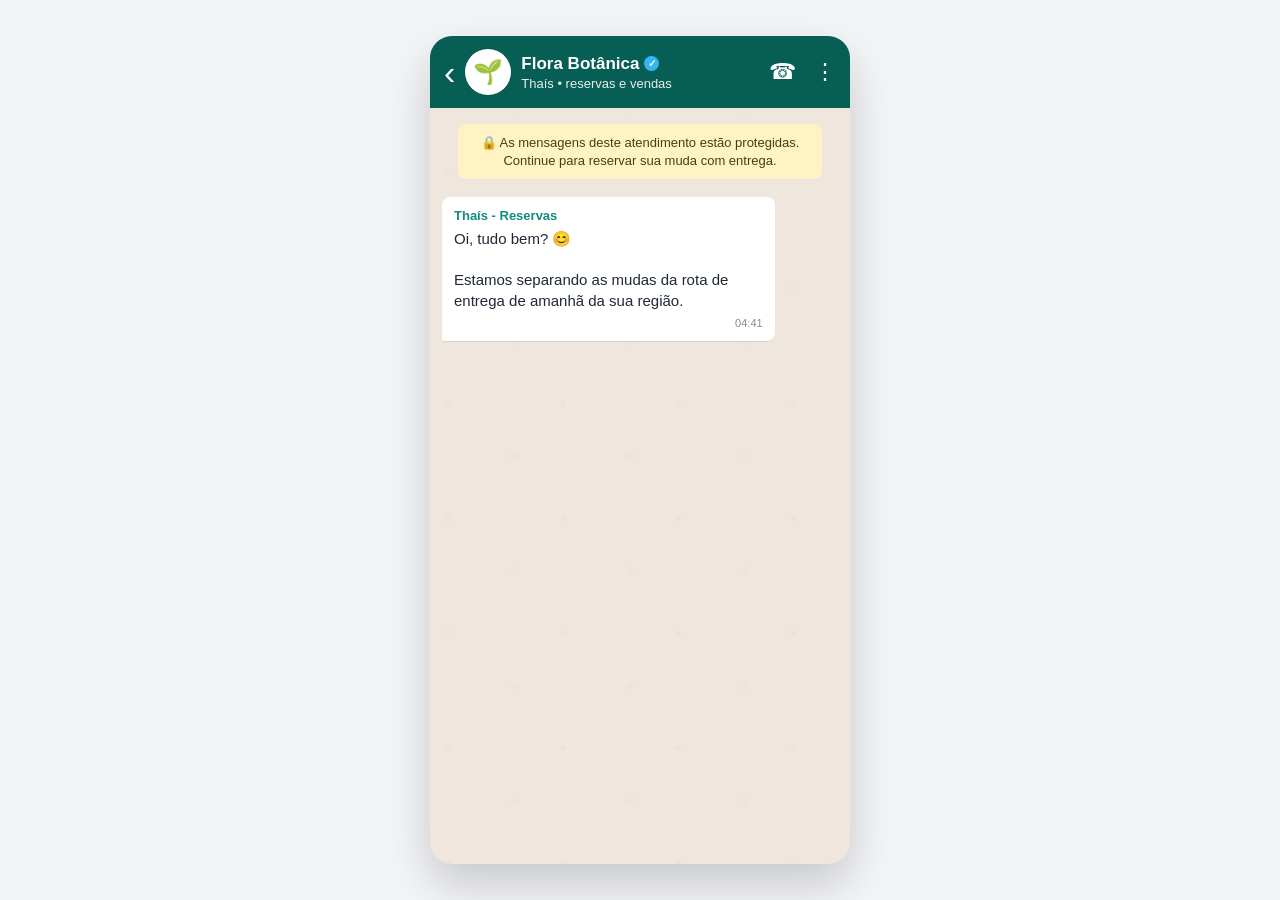
==== chat/index.html @ 01b40251 "Update and rename wt.txt to index.html" ====
<!DOCTYPE html>
<html lang="pt-BR">
<head>
<meta charset="UTF-8" />
<meta name="viewport" content="width=device-width, initial-scale=1.0" />
<title>Flora Botânica - Reservas</title>

<style>
*{box-sizing:border-box}

body{
  margin:0;
  font-family:Arial, Helvetica, sans-serif;
  height:100vh;
  overflow:hidden;
  background:#e5ddd5;
}

.chat-screen{
  width:100%;
  height:100vh;
  display:flex;
  flex-direction:column;
  background:#efe7dd;
  position:relative;
  overflow:hidden;
}

.chat-screen::before{
  content:"";
  position:absolute;
  inset:0;
  background-image:
    radial-gradient(circle at 18px 22px, rgba(0,0,0,.035) 2px, transparent 3px),
    radial-gradient(circle at 85px 75px, rgba(0,0,0,.025) 2px, transparent 4px);
  background-size:115px 115px;
  opacity:.45;
  pointer-events:none;
}

.chat-header{
  height:72px;
  background:#075e54;
  color:white;
  display:flex;
  align-items:center;
  padding:10px 14px;
  gap:10px;
  z-index:2;
  flex-shrink:0;
}

.back{font-size:34px;line-height:1}

.avatar{
  width:46px;
  height:46px;
  border-radius:50%;
  background:#fff;
  display:flex;
  align-items:center;
  justify-content:center;
  font-size:24px;
}

.header-info{flex:1;min-width:0}

.header-title{
  font-size:17px;
  font-weight:700;
  display:flex;
  align-items:center;
  gap:5px;
}

.verified{
  width:15px;
  height:15px;
  border-radius:50%;
  background:#34b7f1;
  color:white;
  font-size:10px;
  display:inline-flex;
  align-items:center;
  justify-content:center;
}

.header-sub{
  font-size:13px;
  opacity:.9;
  margin-top:2px;
}

.header-icons{
  display:flex;
  gap:18px;
  font-size:22px;
}

.chat-body{
  flex:1;
  padding:16px 12px 24px;
  overflow-y:auto;
  position:relative;
  z-index:1;
}

.security-msg{
  max-width:92%;
  margin:0 auto 18px;
  background:#fff3c4;
  color:#4a3d14;
  border-radius:8px;
  padding:10px 12px;
  font-size:13px;
  text-align:center;
  line-height:1.35;
}

.bot-msg{
  background:white;
  color:#1f2937;
  padding:10px 12px;
  border-radius:8px 8px 8px 2px;
  max-width:84%;
  margin-bottom:8px;
  font-size:15px;
  line-height:1.38;
  box-shadow:0 1px 1px rgba(0,0,0,.08);
  animation:pop .25s ease;
}

@keyframes pop{
  from{opacity:0;transform:translateY(8px)}
  to{opacity:1;transform:translateY(0)}
}

.bot-name{
  color:#128c7e;
  font-weight:700;
  font-size:13px;
  margin-bottom:4px;
}

.time{
  display:block;
  text-align:right;
  font-size:11px;
  color:#8b8b8b;
  margin-top:4px;
}

.typing-box{
  background:white;
  padding:11px 13px;
  border-radius:8px 8px 8px 2px;
  max-width:70px;
  margin-bottom:8px;
  box-shadow:0 1px 1px rgba(0,0,0,.08);
}

.typing{
  display:flex;
  gap:4px;
}

.typing span{
  width:6px;
  height:6px;
  background:#9ca3af;
  border-radius:50%;
  animation:blink 1.2s infinite;
}

.typing span:nth-child(2){animation-delay:.2s}
.typing span:nth-child(3){animation-delay:.4s}

@keyframes blink{
  0%,80%,100%{opacity:.3}
  40%{opacity:1}
}

.form-card{
  background:#fff;
  border-radius:12px;
  padding:14px;
  margin-top:10px;
  max-width:94%;
  box-shadow:0 2px 8px rgba(0,0,0,.08);
  animation:pop .25s ease;
}

.form-label{
  font-weight:800;
  font-size:14px;
  color:#374151;
  margin-bottom:8px;
}

.form-input{
  width:100%;
  border:1px solid #d1d5db;
  border-radius:10px;
  padding:14px;
  font-size:16px;
  outline:none;
}

.form-input:focus{border-color:#128c7e}

.confirm-btn{
  margin-top:12px;
  width:100%;
  border:0;
  border-radius:999px;
  padding:16px;
  background:#25d366;
  color:white;
  font-weight:900;
  font-size:16px;
  cursor:pointer;
  box-shadow:0 4px 12px rgba(37,211,102,.38);
}

.confirm-btn:active{transform:scale(.98)}

.option-btn{
  width:100%;
  border:1px solid #d1fae5;
  background:#ecfdf5;
  color:#065f46;
  font-weight:800;
  border-radius:12px;
  padding:14px;
  margin-top:8px;
  font-size:15px;
  text-align:left;
  cursor:pointer;
}

.receipt{
  background:#fff;
  border-radius:10px;
  padding:14px;
  max-width:94%;
  font-family:"Courier New", monospace;
  font-size:14px;
  line-height:1.45;
  box-shadow:0 2px 8px rgba(0,0,0,.08);
  margin-top:10px;
  animation:pop .25s ease;
}

.receipt-title{
  text-align:center;
  font-weight:900;
  margin-bottom:8px;
}

.total{
  font-size:18px;
  font-weight:900;
}

.safe-pay{
  margin-top:10px;
  background:#fff7ed;
  border:1px solid #fed7aa;
  color:#9a3412;
  padding:10px;
  border-radius:10px;
  font-size:13px;
  font-weight:800;
  text-align:center;
}

.alert{
  background:#fff7ed;
  border:1px solid #fed7aa;
  color:#9a3412;
  border-radius:12px;
  padding:12px;
  margin-top:10px;
  font-size:14px;
  font-weight:700;
  animation:pulse 1.3s infinite;
}

@keyframes pulse{
  0%{transform:scale(1)}
  50%{transform:scale(1.015)}
  100%{transform:scale(1)}
}

.timer{
  text-align:center;
  background:#fee2e2;
  color:#991b1b;
  border-radius:12px;
  padding:12px;
  font-weight:900;
  font-size:18px;
  margin-top:10px;
}

.hidden{display:none}

@media(min-width:700px){
  body{
    display:flex;
    justify-content:center;
    align-items:center;
    background:#f3f4f6;
  }

  .chat-screen{
    max-width:420px;
    height:92vh;
    border-radius:22px;
    box-shadow:0 20px 45px rgba(0,0,0,.18);
  }
}
</style>
</head>

<body>

<div class="chat-screen">
  <div class="chat-header">
    <div class="back">‹</div>
    <div class="avatar">🌱</div>

    <div class="header-info">
      <div class="header-title">
        Flora Botânica
        <span class="verified">✓</span>
      </div>
      <div class="header-sub">Thaís • reservas e vendas</div>
    </div>

    <div class="header-icons">
      <span>☎</span>
      <span>⋮</span>
    </div>
  </div>

  <div class="chat-body" id="chat">
    <div class="security-msg">
      🔒 As mensagens deste atendimento estão protegidas. Continue para reservar sua muda com entrega.
    </div>
  </div>
</div>

<script>
const chat = document.getElementById("chat");

let dados = {
  nome:"",
  sobrenome:"",
  telefone:"",
  horario:"",
  cpf:""
};

function hora(){
  return new Date().toLocaleTimeString("pt-BR", {
    hour:"2-digit",
    minute:"2-digit"
  });
}

function scrollBottom(){
  chat.scrollTop = chat.scrollHeight;
}

function typing(){
  const box = document.createElement("div");
  box.className = "typing-box";
  box.innerHTML = `
    <div class="typing">
      <span></span><span></span><span></span>
    </div>
  `;
  chat.appendChild(box);
  scrollBottom();
  return box;
}

function addMsg(text, name=false){
  const msg = document.createElement("div");
  msg.className = "bot-msg";
  msg.innerHTML = `
    ${name ? '<div class="bot-name">Thaís - Reservas</div>' : ''}
    ${text}
    <span class="time">${hora()}</span>
  `;
  chat.appendChild(msg);
  scrollBottom();
}

function addForm(label, placeholder, key, next){
  const card = document.createElement("div");
  card.className = "form-card";
  card.innerHTML = `
    <div class="form-label">${label}</div>
    <input class="form-input" type="text" placeholder="${placeholder}" />
    <button class="confirm-btn">Confirmar</button>
  `;
  chat.appendChild(card);
  scrollBottom();

  const input = card.querySelector("input");
  const btn = card.querySelector("button");

  input.focus();

  btn.onclick = () => {
    if(!input.value.trim()){
      input.style.borderColor = "#dc2626";
      input.focus();
      return;
    }

    dados[key] = input.value.trim();
    card.remove();
    next();
  };
}

function addOptions(){
  const card = document.createElement("div");
  card.className = "form-card";
  card.innerHTML = `
    <div class="form-label">Escolha o melhor horário:</div>

    <button class="option-btn" data-horario="Até 11h da manhã">
      🚚 Até 11h da manhã<br>
      <small>Entrega prioritária grátis</small>
    </button>

    <button class="option-btn" data-horario="Até 18h">
      🚚 Até 18h<br>
      <small>Entrega grátis — mais escolhido</small>
    </button>
  `;
  chat.appendChild(card);
  scrollBottom();

  card.querySelectorAll("button").forEach(btn=>{
    btn.onclick = () => {
      dados.horario = btn.dataset.horario;
      card.remove();
      stepLote();
    }
  });
}

function addReceipt(){
  const receipt = document.createElement("div");
  receipt.className = "receipt";
  receipt.innerHTML = `
    <div class="receipt-title">🧾 RESUMO DA RESERVA</div>
    FLORA BOTÂNICA<br>
    Reservas e entregas<br>
    ------------------------------<br>
    Cliente: ${dados.nome} ${dados.sobrenome}<br>
    Produto: Muda produzindo<br>
    Entrega: Amanhã<br>
    Horário: ${dados.horario}<br>
    Entrega pela loja: GRÁTIS<br>
    ------------------------------<br>
    <span class="total">TOTAL: R$ 37,90</span><br>
    ------------------------------
  `;
  chat.appendChild(receipt);
  scrollBottom();
}

function addPaymentForm(){
  const card = document.createElement("div");
  card.className = "form-card";
  card.innerHTML = `
    <div class="form-label">CPF para emissão de nota fiscal</div>
    <input class="form-input" type="text" placeholder="Digite seu CPF" />

    <button class="confirm-btn">🟢 PAGAR PEDIDO AGORA</button>

    <div class="safe-pay">
      🔒 Pagamento seguro via OWEM PAY<br>
      Sistema de Pagamentos Online
    </div>
  `;
  chat.appendChild(card);
  scrollBottom();

  const input = card.querySelector("input");
  const btn = card.querySelector("button");

  btn.onclick = () => {
    if(!input.value.trim()){
      input.style.borderColor = "#dc2626";
      input.focus();
      return;
    }

    dados.cpf = input.value.trim();
    card.remove();
    stepPix();
  }
}

function addUpload(){
  const card = document.createElement("div");
  card.className = "form-card";
  card.innerHTML = `
    <div class="timer" id="timer">08:00</div>

    <div class="alert">
      ⚠️ Envie o comprovante aqui para liberarmos sua reserva.
      Sem o envio, a confirmação pode atrasar sua entrega de amanhã.
    </div>

    <button class="confirm-btn" style="margin-top:14px;">
      📎 Enviar comprovante
    </button>
  `;
  chat.appendChild(card);
  scrollBottom();

  startTimer();

  card.querySelector("button").onclick = () => {
    card.remove();
    stepFinal();
  };
}

function startTimer(){
  let seconds = 8 * 60;
  const timer = document.getElementById("timer");

  const interval = setInterval(()=>{
    seconds--;

    const min = String(Math.floor(seconds / 60)).padStart(2,"0");
    const sec = String(seconds % 60).padStart(2,"0");

    if(timer) timer.textContent = `${min}:${sec}`;

    if(seconds <= 0) clearInterval(interval);
  },1000);
}

function botSequence(items, callback){
  let i = 0;

  function next(){
    if(i >= items.length){
      if(callback) callback();
      return;
    }

    const load = typing();

    setTimeout(()=>{
      load.remove();
      addMsg(items[i].text, items[i].name || false);
      i++;
      setTimeout(next, 450);
    }, items[i].delay || 850);
  }

  next();
}

function start(){
  botSequence([
    {
      text:"Oi, tudo bem? 😊<br><br>Estamos separando as mudas da rota de entrega de amanhã da sua região.",
      name:true,
      delay:900
    },
    {
      text:"Pra garantir sua muda produzindo, preciso confirmar algumas informações do pedido 🌱",
      delay:850
    },
    {
      text:"Por favor, preencha seu nome abaixo:",
      delay:700
    }
  ], ()=>{
    addForm("Seu nome", "Digite seu nome", "nome", stepSobrenome);
  });
}

function stepSobrenome(){
  botSequence([
    {text:`Perfeito, ${dados.nome} 👍`, delay:600},
    {text:"Agora preencha seu sobrenome:", delay:650}
  ], ()=>{
    addForm("Seu sobrenome", "Digite seu sobrenome", "sobrenome", stepTelefone);
  });
}

function stepTelefone(){
  botSequence([
    {text:"Ótimo 😊", delay:500},
    {text:"Agora informe o telefone que devemos usar para acompanhar sua entrega:", delay:700}
  ], ()=>{
    addForm("Telefone / WhatsApp", "Digite seu telefone", "telefone", stepHorario);
  });
}

function stepHorario(){
  botSequence([
    {text:"Certo. Agora escolha o melhor horário para receber amanhã:", delay:750}
  ], ()=>{
    addOptions();
  });
}

function stepLote(){
  botSequence([
    {text:"Perfeito 👍", delay:500},
    {text:"Esse é o lote disponível no momento 🌱", delay:700},
    {text:"Todas as mudas já vão produzindo e com frutos. Após o pagamento, enviamos fotos reais da sua muda pelo WhatsApp antes da entrega.", delay:900}
  ], stepResumo);
}

function stepResumo(){
  addReceipt();

  botSequence([
    {text:"Sua reserva está quase pronta.", delay:700},
    {text:"Para finalizar, informe o CPF para nota fiscal e clique no botão de pagamento abaixo:", delay:800}
  ], addPaymentForm);
}

function stepPix(){
  botSequence([
    {text:"✅ Pix gerado com sucesso.", delay:700},
    {text:"Sua reserva está aguardando confirmação de pagamento.", delay:700},
    {text:"É muito importante enviar o comprovante aqui para tirarmos sua muda da separação da loja. Sem isso, sua entrega de amanhã pode atrasar.", delay:1000}
  ], addUpload);
}

function stepFinal(){
  botSequence([
    {text:"✅ Comprovante recebido com sucesso.", delay:700},
    {text:"Sua reserva está confirmada 🌱", delay:700},
    {text:"Vamos entrar em contato agora pelo seu WhatsApp para confirmar os detalhes da entrega.", delay:850}
  ]);
}

start();
</script>

</body>
</html>
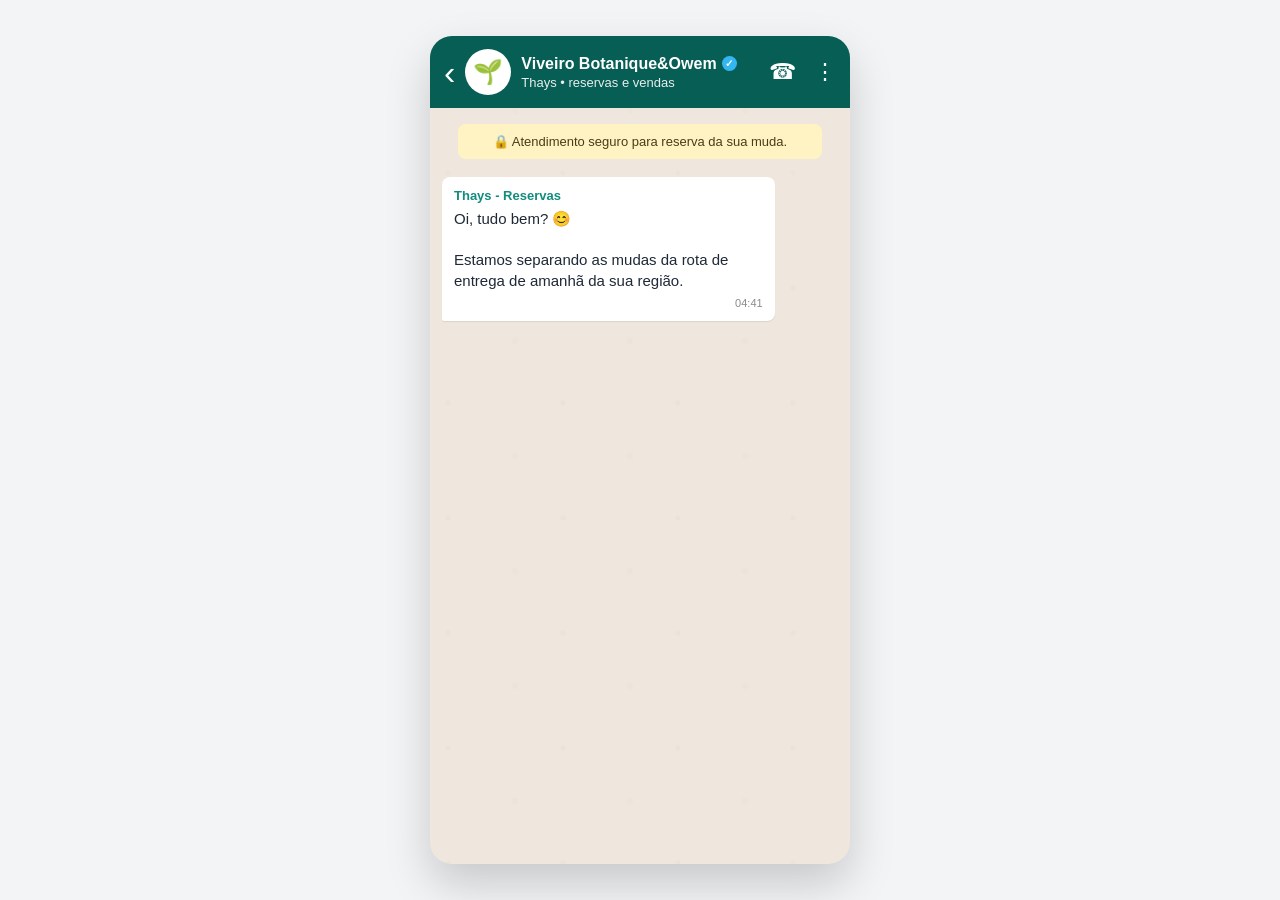
==== commit b3fe60d6: "Update index.html" ====
--- a/chat/index.html
+++ b/chat/index.html
@@ -3,19 +3,17 @@
 <head>
 <meta charset="UTF-8" />
 <meta name="viewport" content="width=device-width, initial-scale=1.0" />
-<title>Flora Botânica - Reservas</title>
+<title>Viveiro Botanique&Owem</title>
 
 <style>
 *{box-sizing:border-box}
-
 body{
   margin:0;
-  font-family:Arial, Helvetica, sans-serif;
+  font-family:Arial,Helvetica,sans-serif;
   height:100vh;
   overflow:hidden;
   background:#e5ddd5;
 }
-
 .chat-screen{
   width:100%;
   height:100vh;
@@ -25,7 +23,6 @@
   position:relative;
   overflow:hidden;
 }
-
 .chat-screen::before{
   content:"";
   position:absolute;
@@ -35,9 +32,7 @@
     radial-gradient(circle at 85px 75px, rgba(0,0,0,.025) 2px, transparent 4px);
   background-size:115px 115px;
   opacity:.45;
-  pointer-events:none;
-}
-
+}
 .chat-header{
   height:72px;
   background:#075e54;
@@ -47,56 +42,24 @@
   padding:10px 14px;
   gap:10px;
   z-index:2;
-  flex-shrink:0;
-}
-
-.back{font-size:34px;line-height:1}
-
+}
+.back{font-size:34px}
 .avatar{
-  width:46px;
-  height:46px;
-  border-radius:50%;
-  background:#fff;
-  display:flex;
-  align-items:center;
-  justify-content:center;
+  width:46px;height:46px;border-radius:50%;
+  background:#fff;display:flex;align-items:center;justify-content:center;
   font-size:24px;
 }
-
-.header-info{flex:1;min-width:0}
-
+.header-info{flex:1}
 .header-title{
-  font-size:17px;
-  font-weight:700;
-  display:flex;
-  align-items:center;
-  gap:5px;
-}
-
+  font-size:16px;font-weight:700;display:flex;gap:5px;align-items:center;
+}
 .verified{
-  width:15px;
-  height:15px;
-  border-radius:50%;
-  background:#34b7f1;
-  color:white;
-  font-size:10px;
-  display:inline-flex;
-  align-items:center;
-  justify-content:center;
-}
-
-.header-sub{
-  font-size:13px;
-  opacity:.9;
-  margin-top:2px;
-}
-
-.header-icons{
-  display:flex;
-  gap:18px;
-  font-size:22px;
-}
-
+  width:15px;height:15px;border-radius:50%;
+  background:#34b7f1;color:#fff;font-size:10px;
+  display:inline-flex;align-items:center;justify-content:center;
+}
+.header-sub{font-size:13px;opacity:.9;margin-top:2px}
+.header-icons{display:flex;gap:18px;font-size:22px}
 .chat-body{
   flex:1;
   padding:16px 12px 24px;
@@ -104,7 +67,6 @@
   position:relative;
   z-index:1;
 }
-
 .security-msg{
   max-width:92%;
   margin:0 auto 18px;
@@ -114,9 +76,7 @@
   padding:10px 12px;
   font-size:13px;
   text-align:center;
-  line-height:1.35;
-}
-
+}
 .bot-msg{
   background:white;
   color:#1f2937;
@@ -129,19 +89,16 @@
   box-shadow:0 1px 1px rgba(0,0,0,.08);
   animation:pop .25s ease;
 }
-
 @keyframes pop{
   from{opacity:0;transform:translateY(8px)}
   to{opacity:1;transform:translateY(0)}
 }
-
 .bot-name{
   color:#128c7e;
   font-weight:700;
   font-size:13px;
   margin-bottom:4px;
 }
-
 .time{
   display:block;
   text-align:right;
@@ -149,37 +106,24 @@
   color:#8b8b8b;
   margin-top:4px;
 }
-
 .typing-box{
   background:white;
   padding:11px 13px;
   border-radius:8px 8px 8px 2px;
   max-width:70px;
   margin-bottom:8px;
-  box-shadow:0 1px 1px rgba(0,0,0,.08);
-}
-
-.typing{
-  display:flex;
-  gap:4px;
-}
-
+}
+.typing{display:flex;gap:4px}
 .typing span{
-  width:6px;
-  height:6px;
-  background:#9ca3af;
-  border-radius:50%;
+  width:6px;height:6px;background:#9ca3af;border-radius:50%;
   animation:blink 1.2s infinite;
 }
-
 .typing span:nth-child(2){animation-delay:.2s}
 .typing span:nth-child(3){animation-delay:.4s}
-
 @keyframes blink{
   0%,80%,100%{opacity:.3}
   40%{opacity:1}
 }
-
 .form-card{
   background:#fff;
   border-radius:12px;
@@ -189,14 +133,12 @@
   box-shadow:0 2px 8px rgba(0,0,0,.08);
   animation:pop .25s ease;
 }
-
 .form-label{
   font-weight:800;
   font-size:14px;
   color:#374151;
   margin-bottom:8px;
 }
-
 .form-input{
   width:100%;
   border:1px solid #d1d5db;
@@ -205,9 +147,7 @@
   font-size:16px;
   outline:none;
 }
-
 .form-input:focus{border-color:#128c7e}
-
 .confirm-btn{
   margin-top:12px;
   width:100%;
@@ -221,9 +161,6 @@
   cursor:pointer;
   box-shadow:0 4px 12px rgba(37,211,102,.38);
 }
-
-.confirm-btn:active{transform:scale(.98)}
-
 .option-btn{
   width:100%;
   border:1px solid #d1fae5;
@@ -237,31 +174,20 @@
   text-align:left;
   cursor:pointer;
 }
-
 .receipt{
-  background:#fff;
-  border-radius:10px;
+  background:#fff8dc;
+  border:1px dashed #c8a951;
+  border-radius:8px;
   padding:14px;
   max-width:94%;
-  font-family:"Courier New", monospace;
+  font-family:"Courier New",monospace;
   font-size:14px;
   line-height:1.45;
   box-shadow:0 2px 8px rgba(0,0,0,.08);
   margin-top:10px;
-  animation:pop .25s ease;
-}
-
-.receipt-title{
-  text-align:center;
-  font-weight:900;
-  margin-bottom:8px;
-}
-
-.total{
-  font-size:18px;
-  font-weight:900;
-}
-
+}
+.receipt-title{text-align:center;font-weight:900;margin-bottom:8px}
+.total{font-size:18px;font-weight:900}
 .safe-pay{
   margin-top:10px;
   background:#fff7ed;
@@ -273,7 +199,6 @@
   font-weight:800;
   text-align:center;
 }
-
 .alert{
   background:#fff7ed;
   border:1px solid #fed7aa;
@@ -285,13 +210,11 @@
   font-weight:700;
   animation:pulse 1.3s infinite;
 }
-
 @keyframes pulse{
   0%{transform:scale(1)}
   50%{transform:scale(1.015)}
   100%{transform:scale(1)}
 }
-
 .timer{
   text-align:center;
   background:#fee2e2;
@@ -302,17 +225,24 @@
   font-size:18px;
   margin-top:10px;
 }
-
-.hidden{display:none}
-
+.fake-upload{
+  display:none;
+}
+.upload-label{
+  margin-top:12px;
+  width:100%;
+  border-radius:999px;
+  padding:16px;
+  background:#25d366;
+  color:white;
+  font-weight:900;
+  font-size:16px;
+  cursor:pointer;
+  text-align:center;
+  display:block;
+}
 @media(min-width:700px){
-  body{
-    display:flex;
-    justify-content:center;
-    align-items:center;
-    background:#f3f4f6;
-  }
-
+  body{display:flex;justify-content:center;align-items:center;background:#f3f4f6}
   .chat-screen{
     max-width:420px;
     height:92vh;
@@ -329,15 +259,13 @@
   <div class="chat-header">
     <div class="back">‹</div>
     <div class="avatar">🌱</div>
-
     <div class="header-info">
       <div class="header-title">
-        Flora Botânica
+        Viveiro Botanique&Owem
         <span class="verified">✓</span>
       </div>
-      <div class="header-sub">Thaís • reservas e vendas</div>
+      <div class="header-sub">Thays • reservas e vendas</div>
     </div>
-
     <div class="header-icons">
       <span>☎</span>
       <span>⋮</span>
@@ -346,7 +274,7 @@
 
   <div class="chat-body" id="chat">
     <div class="security-msg">
-      🔒 As mensagens deste atendimento estão protegidas. Continue para reservar sua muda com entrega.
+      🔒 Atendimento seguro para reserva da sua muda.
     </div>
   </div>
 </div>
@@ -355,42 +283,33 @@
 const chat = document.getElementById("chat");
 
 let dados = {
-  nome:"",
-  sobrenome:"",
+  nomeCompleto:"",
   telefone:"",
   horario:"",
-  cpf:""
+  cpf:"",
+  cidade:"Sua cidade"
 };
 
 function hora(){
-  return new Date().toLocaleTimeString("pt-BR", {
-    hour:"2-digit",
-    minute:"2-digit"
-  });
-}
-
-function scrollBottom(){
-  chat.scrollTop = chat.scrollHeight;
-}
+  return new Date().toLocaleTimeString("pt-BR",{hour:"2-digit",minute:"2-digit"});
+}
+
+function scrollBottom(){chat.scrollTop = chat.scrollHeight;}
 
 function typing(){
-  const box = document.createElement("div");
-  box.className = "typing-box";
-  box.innerHTML = `
-    <div class="typing">
-      <span></span><span></span><span></span>
-    </div>
-  `;
+  const box=document.createElement("div");
+  box.className="typing-box";
+  box.innerHTML='<div class="typing"><span></span><span></span><span></span></div>';
   chat.appendChild(box);
   scrollBottom();
   return box;
 }
 
-function addMsg(text, name=false){
-  const msg = document.createElement("div");
-  msg.className = "bot-msg";
-  msg.innerHTML = `
-    ${name ? '<div class="bot-name">Thaís - Reservas</div>' : ''}
+function addMsg(text,name=false){
+  const msg=document.createElement("div");
+  msg.className="bot-msg";
+  msg.innerHTML=`
+    ${name ? '<div class="bot-name">Thays - Reservas</div>' : ''}
     ${text}
     <span class="time">${hora()}</span>
   `;
@@ -398,10 +317,45 @@
   scrollBottom();
 }
 
-function addForm(label, placeholder, key, next){
-  const card = document.createElement("div");
-  card.className = "form-card";
-  card.innerHTML = `
+function botSequence(items,callback){
+  let i=0;
+  function next(){
+    if(i>=items.length){
+      if(callback) callback();
+      return;
+    }
+    const load=typing();
+    setTimeout(()=>{
+      load.remove();
+      addMsg(items[i].text,items[i].name || false);
+      i++;
+      setTimeout(next,450);
+    },items[i].delay || 850);
+  }
+  next();
+}
+
+function onlyNumbers(v){return v.replace(/\D/g,"");}
+
+function maskPhone(v){
+  v=onlyNumbers(v).slice(0,11);
+  if(v.length<=2)return v;
+  if(v.length<=7)return v.replace(/(\d{2})(\d+)/,"$1 $2");
+  return v.replace(/(\d{2})(\d{5})(\d{0,4})/,"$1 $2-$3");
+}
+
+function maskCPF(v){
+  v=onlyNumbers(v).slice(0,11);
+  return v
+    .replace(/(\d{3})(\d)/,"$1.$2")
+    .replace(/(\d{3})(\d)/,"$1.$2")
+    .replace(/(\d{3})(\d{1,2})$/,"$1-$2");
+}
+
+function addForm(label,placeholder,key,next,type="text"){
+  const card=document.createElement("div");
+  card.className="form-card";
+  card.innerHTML=`
     <div class="form-label">${label}</div>
     <input class="form-input" type="text" placeholder="${placeholder}" />
     <button class="confirm-btn">Confirmar</button>
@@ -409,35 +363,52 @@
   chat.appendChild(card);
   scrollBottom();
 
-  const input = card.querySelector("input");
-  const btn = card.querySelector("button");
-
+  const input=card.querySelector("input");
+  const btn=card.querySelector("button");
   input.focus();
 
-  btn.onclick = () => {
+  if(type==="phone"){
+    input.addEventListener("input",()=>input.value=maskPhone(input.value));
+  }
+
+  if(type==="cpf"){
+    input.addEventListener("input",()=>input.value=maskCPF(input.value));
+  }
+
+  btn.onclick=()=>{
     if(!input.value.trim()){
-      input.style.borderColor = "#dc2626";
+      input.style.borderColor="#dc2626";
       input.focus();
       return;
     }
 
-    dados[key] = input.value.trim();
+    if(type==="phone" && onlyNumbers(input.value).length < 10){
+      input.style.borderColor="#dc2626";
+      input.focus();
+      return;
+    }
+
+    if(type==="cpf" && onlyNumbers(input.value).length !== 11){
+      input.style.borderColor="#dc2626";
+      input.focus();
+      return;
+    }
+
+    dados[key]=input.value.trim();
     card.remove();
     next();
   };
 }
 
 function addOptions(){
-  const card = document.createElement("div");
-  card.className = "form-card";
-  card.innerHTML = `
+  const card=document.createElement("div");
+  card.className="form-card";
+  card.innerHTML=`
     <div class="form-label">Escolha o melhor horário:</div>
-
     <button class="option-btn" data-horario="Até 11h da manhã">
       🚚 Até 11h da manhã<br>
       <small>Entrega prioritária grátis</small>
     </button>
-
     <button class="option-btn" data-horario="Até 18h">
       🚚 Até 18h<br>
       <small>Entrega grátis — mais escolhido</small>
@@ -447,25 +418,26 @@
   scrollBottom();
 
   card.querySelectorAll("button").forEach(btn=>{
-    btn.onclick = () => {
-      dados.horario = btn.dataset.horario;
+    btn.onclick=()=>{
+      dados.horario=btn.dataset.horario;
       card.remove();
       stepLote();
-    }
+    };
   });
 }
 
 function addReceipt(){
-  const receipt = document.createElement("div");
-  receipt.className = "receipt";
-  receipt.innerHTML = `
+  const receipt=document.createElement("div");
+  receipt.className="receipt";
+  receipt.innerHTML=`
     <div class="receipt-title">🧾 RESUMO DA RESERVA</div>
-    FLORA BOTÂNICA<br>
+    VIVEIRO BOTANIQUE&OWEM<br>
     Reservas e entregas<br>
     ------------------------------<br>
-    Cliente: ${dados.nome} ${dados.sobrenome}<br>
-    Produto: Muda produzindo<br>
-    Entrega: Amanhã<br>
+    Cliente: ${dados.nomeCompleto}<br>
+    Telefone: ${dados.telefone}<br>
+    Produto: Muda Jabuticaba <b>PRODUZINDO</b><br>
+    Entrega: ${dados.cidade}<br>
     Horário: ${dados.horario}<br>
     Entrega pela loja: GRÁTIS<br>
     ------------------------------<br>
@@ -477,11 +449,11 @@
 }
 
 function addPaymentForm(){
-  const card = document.createElement("div");
-  card.className = "form-card";
-  card.innerHTML = `
+  const card=document.createElement("div");
+  card.className="form-card";
+  card.innerHTML=`
     <div class="form-label">CPF para emissão de nota fiscal</div>
-    <input class="form-input" type="text" placeholder="Digite seu CPF" />
+    <input class="form-input" type="text" placeholder="000.000.000-00" />
 
     <button class="confirm-btn">🟢 PAGAR PEDIDO AGORA</button>
 
@@ -493,26 +465,28 @@
   chat.appendChild(card);
   scrollBottom();
 
-  const input = card.querySelector("input");
-  const btn = card.querySelector("button");
-
-  btn.onclick = () => {
-    if(!input.value.trim()){
-      input.style.borderColor = "#dc2626";
+  const input=card.querySelector("input");
+  const btn=card.querySelector("button");
+
+  input.addEventListener("input",()=>input.value=maskCPF(input.value));
+
+  btn.onclick=()=>{
+    if(onlyNumbers(input.value).length !== 11){
+      input.style.borderColor="#dc2626";
       input.focus();
       return;
     }
 
-    dados.cpf = input.value.trim();
+    dados.cpf=input.value.trim();
     card.remove();
     stepPix();
-  }
+  };
 }
 
 function addUpload(){
-  const card = document.createElement("div");
-  card.className = "form-card";
-  card.innerHTML = `
+  const card=document.createElement("div");
+  card.className="form-card";
+  card.innerHTML=`
     <div class="timer" id="timer">08:00</div>
 
     <div class="alert">
@@ -520,57 +494,57 @@
       Sem o envio, a confirmação pode atrasar sua entrega de amanhã.
     </div>
 
-    <button class="confirm-btn" style="margin-top:14px;">
+    <label class="upload-label">
       📎 Enviar comprovante
-    </button>
+      <input class="fake-upload" type="file" accept="image/*,.pdf" />
+    </label>
   `;
   chat.appendChild(card);
   scrollBottom();
 
   startTimer();
 
-  card.querySelector("button").onclick = () => {
+  const upload=card.querySelector("input");
+
+  upload.onchange=()=>{
+    card.remove();
+    stepIdentificando();
+  };
+}
+
+function addUploadAgain(){
+  const card=document.createElement("div");
+  card.className="form-card";
+  card.innerHTML=`
+    <div class="form-label">Envie novamente o comprovante</div>
+
+    <label class="upload-label">
+      📎 Fazer upload do comprovante
+      <input class="fake-upload" type="file" accept="image/*,.pdf" />
+    </label>
+  `;
+  chat.appendChild(card);
+  scrollBottom();
+
+  const upload=card.querySelector("input");
+
+  upload.onchange=()=>{
     card.remove();
     stepFinal();
   };
 }
 
 function startTimer(){
-  let seconds = 8 * 60;
-  const timer = document.getElementById("timer");
-
-  const interval = setInterval(()=>{
+  let seconds=8*60;
+  const timer=document.getElementById("timer");
+
+  const interval=setInterval(()=>{
     seconds--;
-
-    const min = String(Math.floor(seconds / 60)).padStart(2,"0");
-    const sec = String(seconds % 60).padStart(2,"0");
-
-    if(timer) timer.textContent = `${min}:${sec}`;
-
-    if(seconds <= 0) clearInterval(interval);
+    const min=String(Math.floor(seconds/60)).padStart(2,"0");
+    const sec=String(seconds%60).padStart(2,"0");
+    if(timer) timer.textContent=`${min}:${sec}`;
+    if(seconds<=0) clearInterval(interval);
   },1000);
-}
-
-function botSequence(items, callback){
-  let i = 0;
-
-  function next(){
-    if(i >= items.length){
-      if(callback) callback();
-      return;
-    }
-
-    const load = typing();
-
-    setTimeout(()=>{
-      load.remove();
-      addMsg(items[i].text, items[i].name || false);
-      i++;
-      setTimeout(next, 450);
-    }, items[i].delay || 850);
-  }
-
-  next();
 }
 
 function start(){
@@ -585,70 +559,76 @@
       delay:850
     },
     {
-      text:"Por favor, preencha seu nome abaixo:",
+      text:"Por favor, preencha seu nome completo abaixo:",
       delay:700
     }
-  ], ()=>{
-    addForm("Seu nome", "Digite seu nome", "nome", stepSobrenome);
+  ],()=>{
+    addForm("Nome completo","Digite seu nome e sobrenome","nomeCompleto",stepTelefone);
   });
 }
 
-function stepSobrenome(){
-  botSequence([
-    {text:`Perfeito, ${dados.nome} 👍`, delay:600},
-    {text:"Agora preencha seu sobrenome:", delay:650}
-  ], ()=>{
-    addForm("Seu sobrenome", "Digite seu sobrenome", "sobrenome", stepTelefone);
+function stepTelefone(){
+  botSequence([
+    {text:`Perfeito, ${dados.nomeCompleto.split(" ")[0]} 👍`,delay:600},
+    {text:"Agora informe o telefone que devemos usar para acompanhar sua entrega:",delay:700}
+  ],()=>{
+    addForm("Telefone / WhatsApp","11 99999-9999","telefone",stepHorario,"phone");
   });
 }
 
-function stepTelefone(){
-  botSequence([
-    {text:"Ótimo 😊", delay:500},
-    {text:"Agora informe o telefone que devemos usar para acompanhar sua entrega:", delay:700}
-  ], ()=>{
-    addForm("Telefone / WhatsApp", "Digite seu telefone", "telefone", stepHorario);
-  });
-}
-
 function stepHorario(){
   botSequence([
-    {text:"Certo. Agora escolha o melhor horário para receber amanhã:", delay:750}
-  ], ()=>{
+    {text:"Certo. Agora escolha o melhor horário para receber amanhã:",delay:750}
+  ],()=>{
     addOptions();
   });
 }
 
 function stepLote(){
   botSequence([
-    {text:"Perfeito 👍", delay:500},
-    {text:"Esse é o lote disponível no momento 🌱", delay:700},
-    {text:"Todas as mudas já vão produzindo e com frutos. Após o pagamento, enviamos fotos reais da sua muda pelo WhatsApp antes da entrega.", delay:900}
-  ], stepResumo);
+    {text:"Perfeito 👍",delay:500},
+    {text:"Esse é o lote disponível no momento 🌱",delay:700},
+    {text:"Todas as mudas já vão produzindo e com frutos. Após o pagamento, enviamos fotos reais da sua muda pelo WhatsApp antes da entrega.",delay:900}
+  ],stepResumo);
 }
 
 function stepResumo(){
   addReceipt();
 
   botSequence([
-    {text:"Sua reserva está quase pronta.", delay:700},
-    {text:"Para finalizar, informe o CPF para nota fiscal e clique no botão de pagamento abaixo:", delay:800}
-  ], addPaymentForm);
+    {text:"Sua reserva está quase pronta.",delay:700},
+    {text:"Para finalizar, informe o CPF para nota fiscal e clique no botão de pagamento abaixo:",delay:800}
+  ],addPaymentForm);
 }
 
 function stepPix(){
   botSequence([
-    {text:"✅ Pix gerado com sucesso.", delay:700},
-    {text:"Sua reserva está aguardando confirmação de pagamento.", delay:700},
-    {text:"É muito importante enviar o comprovante aqui para tirarmos sua muda da separação da loja. Sem isso, sua entrega de amanhã pode atrasar.", delay:1000}
-  ], addUpload);
+    {text:"✅ Pix gerado com sucesso.",delay:700},
+    {text:"Sua reserva está aguardando confirmação de pagamento.",delay:700},
+    {text:"É muito importante enviar o comprovante aqui para tirarmos sua muda da separação da loja. Sem isso, sua entrega de amanhã pode atrasar.",delay:1000}
+  ],addUpload);
+}
+
+function stepIdentificando(){
+  botSequence([
+    {text:"🔎 Identificando pagamento...",delay:700}
+  ],()=>{
+    const load=typing();
+    setTimeout(()=>{
+      load.remove();
+      botSequence([
+        {text:"O sistema ainda não identificou o pagamento automaticamente.",delay:700},
+        {text:"Por favor, envie novamente o comprovante abaixo para nossa equipe validar sua reserva.",delay:800}
+      ],addUploadAgain);
+    },5000);
+  });
 }
 
 function stepFinal(){
   botSequence([
-    {text:"✅ Comprovante recebido com sucesso.", delay:700},
-    {text:"Sua reserva está confirmada 🌱", delay:700},
-    {text:"Vamos entrar em contato agora pelo seu WhatsApp para confirmar os detalhes da entrega.", delay:850}
+    {text:"✅ Comprovante recebido com sucesso.",delay:700},
+    {text:"Sua reserva está confirmada 🌱",delay:700},
+    {text:"Vamos entrar em contato agora pelo seu WhatsApp para confirmar os detalhes da entrega.",delay:850}
   ]);
 }
 
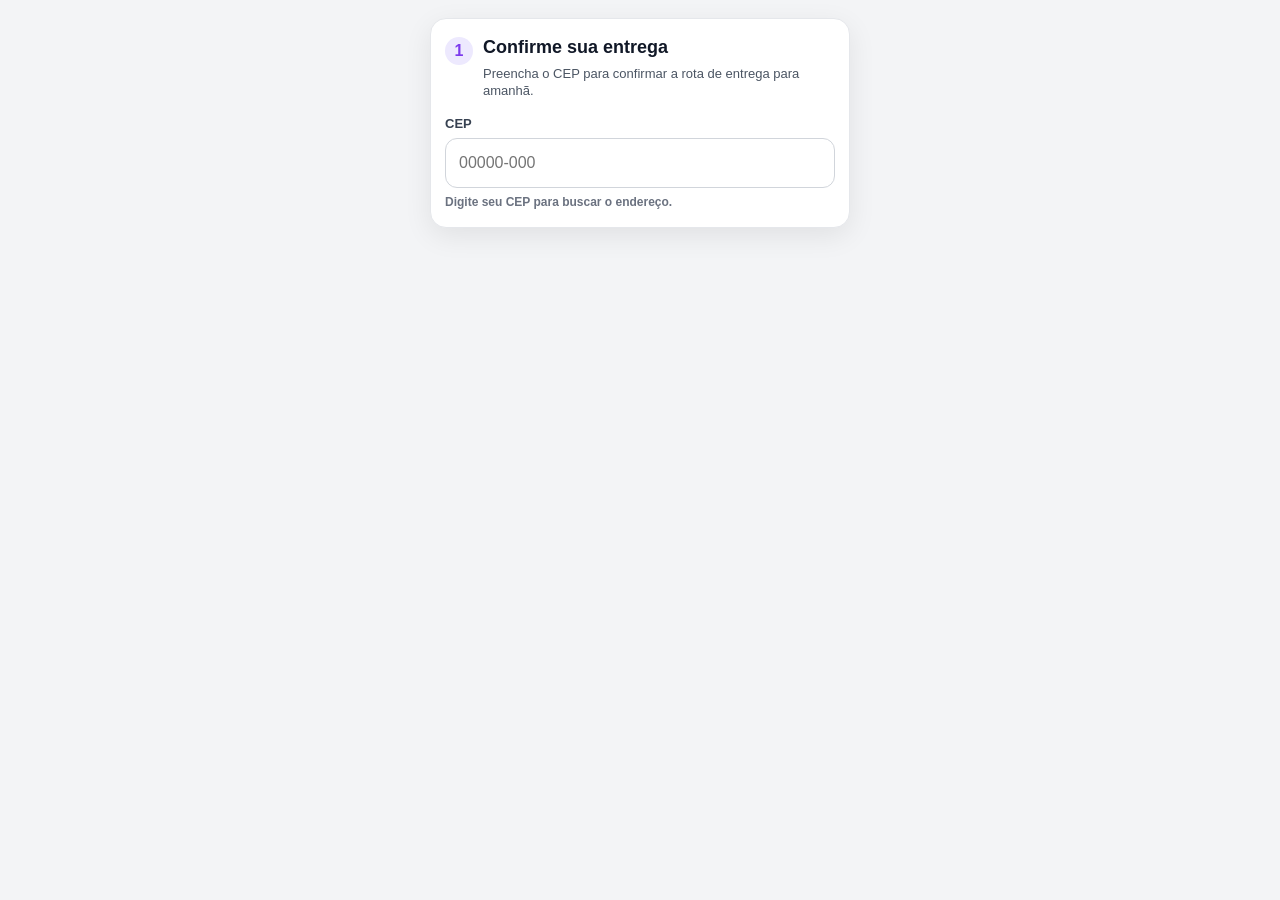
==== commit 35c23411: "Update index.html" ====
--- a/chat/index.html
+++ b/chat/index.html
@@ -7,13 +7,238 @@
 
 <style>
 *{box-sizing:border-box}
+
 body{
   margin:0;
   font-family:Arial,Helvetica,sans-serif;
+  background:#f3f4f6;
+  color:#111827;
+}
+
+/* TELA CEP */
+#cepPage{
+  min-height:100vh;
+  display:flex;
+  justify-content:center;
+  align-items:flex-start;
+  padding:18px 12px;
+}
+
+.card{
+  width:100%;
+  max-width:420px;
+  background:#fff;
+  border-radius:16px;
+  padding:18px 14px;
+  box-shadow:0 8px 28px rgba(0,0,0,.08);
+  border:1px solid #e5e7eb;
+}
+
+.head{
+  display:flex;
+  gap:10px;
+  align-items:flex-start;
+  margin-bottom:16px;
+}
+
+.step{
+  width:28px;
+  height:28px;
+  min-width:28px;
+  border-radius:50%;
+  background:#ede9fe;
+  color:#7c3aed;
+  display:flex;
+  align-items:center;
+  justify-content:center;
+  font-weight:900;
+}
+
+h1{
+  margin:0;
+  font-size:18px;
+  line-height:1.2;
+}
+
+.subtitle{
+  margin:6px 0 0;
+  font-size:13px;
+  color:#4b5563;
+  line-height:1.35;
+}
+
+.field{
+  margin-top:14px;
+}
+
+label{
+  display:block;
+  font-size:13px;
+  font-weight:900;
+  color:#374151;
+  margin-bottom:7px;
+}
+
+input{
+  width:100%;
+  padding:15px 13px;
+  border-radius:12px;
+  border:1px solid #d1d5db;
+  font-size:16px;
+  outline:none;
+  background:#fff;
+}
+
+input:focus{
+  border-color:#f97316;
+  box-shadow:0 0 0 3px rgba(249,115,22,.12);
+}
+
+input[readonly]{
+  background:#f9fafb;
+  color:#374151;
+}
+
+.help{
+  font-size:12px;
+  font-weight:700;
+  color:#6b7280;
+  margin-top:7px;
+}
+
+.address-box{
+  display:none;
+  margin-top:16px;
+  padding-top:14px;
+  border-top:1px solid #e5e7eb;
+}
+
+.loading{
+  display:none;
+  margin-top:14px;
+  padding:12px;
+  border-radius:12px;
+  background:#f9fafb;
+  color:#374151;
+  font-weight:800;
+  font-size:14px;
+  text-align:center;
+}
+
+.spinner{
+  width:18px;
+  height:18px;
+  border:3px solid #e5e7eb;
+  border-top-color:#f97316;
+  border-radius:50%;
+  display:inline-block;
+  vertical-align:middle;
+  margin-right:6px;
+  animation:spin .8s linear infinite;
+}
+
+@keyframes spin{
+  to{transform:rotate(360deg)}
+}
+
+.alert{
+  display:none;
+  margin-top:14px;
+  background:#ffedd5;
+  border:1px solid #fb923c;
+  color:#9a3412;
+  padding:12px;
+  border-radius:12px;
+  font-size:14px;
+  font-weight:900;
+  line-height:1.35;
+  animation:pulse 1.2s infinite;
+}
+
+@keyframes pulse{
+  0%{transform:scale(1)}
+  50%{transform:scale(1.015)}
+  100%{transform:scale(1)}
+}
+
+.btn{
+  width:100%;
+  border:0;
+  margin-top:16px;
+  border-radius:999px;
+  padding:16px;
+  font-size:16px;
+  font-weight:900;
+  cursor:pointer;
+  color:#fff;
+  background:#16a34a;
+  box-shadow:0 6px 16px rgba(22,163,74,.28);
+}
+
+.error{
+  border-color:#dc2626!important;
+}
+
+.small-note{
+  margin-top:10px;
+  font-size:12px;
+  color:#6b7280;
+  text-align:center;
+  line-height:1.35;
+}
+
+/* TRANSIÇÃO */
+#transitionPage{
+  display:none;
+  position:fixed;
+  inset:0;
+  background:#075e54;
+  color:white;
+  z-index:50;
+  align-items:center;
+  justify-content:center;
+  flex-direction:column;
+  text-align:center;
+  padding:24px;
+}
+
+.whats-loader{
+  width:64px;
+  height:64px;
+  border-radius:50%;
+  background:#25d366;
+  display:flex;
+  align-items:center;
+  justify-content:center;
+  font-size:32px;
+  margin-bottom:18px;
+  animation:bounce 1s infinite;
+}
+
+@keyframes bounce{
+  0%,100%{transform:scale(1)}
+  50%{transform:scale(1.08)}
+}
+
+.transition-title{
+  font-size:20px;
+  font-weight:900;
+  margin-bottom:8px;
+}
+
+.transition-sub{
+  font-size:14px;
+  opacity:.9;
+}
+
+/* CHAT */
+#chatPage{
+  display:none;
   height:100vh;
   overflow:hidden;
   background:#e5ddd5;
 }
+
 .chat-screen{
   width:100%;
   height:100vh;
@@ -23,16 +248,18 @@
   position:relative;
   overflow:hidden;
 }
+
 .chat-screen::before{
   content:"";
   position:absolute;
   inset:0;
   background-image:
-    radial-gradient(circle at 18px 22px, rgba(0,0,0,.035) 2px, transparent 3px),
-    radial-gradient(circle at 85px 75px, rgba(0,0,0,.025) 2px, transparent 4px);
+    radial-gradient(circle at 18px 22px,rgba(0,0,0,.035) 2px,transparent 3px),
+    radial-gradient(circle at 85px 75px,rgba(0,0,0,.025) 2px,transparent 4px);
   background-size:115px 115px;
   opacity:.45;
 }
+
 .chat-header{
   height:72px;
   background:#075e54;
@@ -43,23 +270,54 @@
   gap:10px;
   z-index:2;
 }
+
 .back{font-size:34px}
+
 .avatar{
-  width:46px;height:46px;border-radius:50%;
-  background:#fff;display:flex;align-items:center;justify-content:center;
+  width:46px;
+  height:46px;
+  border-radius:50%;
+  background:#fff;
+  display:flex;
+  align-items:center;
+  justify-content:center;
   font-size:24px;
 }
+
 .header-info{flex:1}
+
 .header-title{
-  font-size:16px;font-weight:700;display:flex;gap:5px;align-items:center;
-}
+  font-size:16px;
+  font-weight:700;
+  display:flex;
+  gap:5px;
+  align-items:center;
+}
+
 .verified{
-  width:15px;height:15px;border-radius:50%;
-  background:#34b7f1;color:#fff;font-size:10px;
-  display:inline-flex;align-items:center;justify-content:center;
-}
-.header-sub{font-size:13px;opacity:.9;margin-top:2px}
-.header-icons{display:flex;gap:18px;font-size:22px}
+  width:15px;
+  height:15px;
+  border-radius:50%;
+  background:#34b7f1;
+  color:#fff;
+  font-size:10px;
+  display:inline-flex;
+  align-items:center;
+  justify-content:center;
+}
+
+.header-sub{
+  font-size:13px;
+  opacity:.9;
+  margin-top:2px;
+}
+
+.header-icons{
+  display:flex;
+  gap:18px;
+  font-size:22px;
+}
+
 .chat-body{
   flex:1;
   padding:16px 12px 24px;
@@ -67,6 +325,7 @@
   position:relative;
   z-index:1;
 }
+
 .security-msg{
   max-width:92%;
   margin:0 auto 18px;
@@ -77,6 +336,7 @@
   font-size:13px;
   text-align:center;
 }
+
 .bot-msg{
   background:white;
   color:#1f2937;
@@ -89,16 +349,19 @@
   box-shadow:0 1px 1px rgba(0,0,0,.08);
   animation:pop .25s ease;
 }
+
 @keyframes pop{
   from{opacity:0;transform:translateY(8px)}
   to{opacity:1;transform:translateY(0)}
 }
+
 .bot-name{
   color:#128c7e;
   font-weight:700;
   font-size:13px;
   margin-bottom:4px;
 }
+
 .time{
   display:block;
   text-align:right;
@@ -106,6 +369,7 @@
   color:#8b8b8b;
   margin-top:4px;
 }
+
 .typing-box{
   background:white;
   padding:11px 13px;
@@ -113,17 +377,28 @@
   max-width:70px;
   margin-bottom:8px;
 }
-.typing{display:flex;gap:4px}
+
+.typing{
+  display:flex;
+  gap:4px;
+}
+
 .typing span{
-  width:6px;height:6px;background:#9ca3af;border-radius:50%;
+  width:6px;
+  height:6px;
+  background:#9ca3af;
+  border-radius:50%;
   animation:blink 1.2s infinite;
 }
+
 .typing span:nth-child(2){animation-delay:.2s}
 .typing span:nth-child(3){animation-delay:.4s}
+
 @keyframes blink{
   0%,80%,100%{opacity:.3}
   40%{opacity:1}
 }
+
 .form-card{
   background:#fff;
   border-radius:12px;
@@ -133,12 +408,14 @@
   box-shadow:0 2px 8px rgba(0,0,0,.08);
   animation:pop .25s ease;
 }
+
 .form-label{
   font-weight:800;
   font-size:14px;
   color:#374151;
   margin-bottom:8px;
 }
+
 .form-input{
   width:100%;
   border:1px solid #d1d5db;
@@ -147,7 +424,7 @@
   font-size:16px;
   outline:none;
 }
-.form-input:focus{border-color:#128c7e}
+
 .confirm-btn{
   margin-top:12px;
   width:100%;
@@ -161,6 +438,7 @@
   cursor:pointer;
   box-shadow:0 4px 12px rgba(37,211,102,.38);
 }
+
 .option-btn{
   width:100%;
   border:1px solid #d1fae5;
@@ -174,6 +452,7 @@
   text-align:left;
   cursor:pointer;
 }
+
 .receipt{
   background:#fff8dc;
   border:1px dashed #c8a951;
@@ -186,8 +465,18 @@
   box-shadow:0 2px 8px rgba(0,0,0,.08);
   margin-top:10px;
 }
-.receipt-title{text-align:center;font-weight:900;margin-bottom:8px}
-.total{font-size:18px;font-weight:900}
+
+.receipt-title{
+  text-align:center;
+  font-weight:900;
+  margin-bottom:8px;
+}
+
+.total{
+  font-size:18px;
+  font-weight:900;
+}
+
 .safe-pay{
   margin-top:10px;
   background:#fff7ed;
@@ -199,22 +488,7 @@
   font-weight:800;
   text-align:center;
 }
-.alert{
-  background:#fff7ed;
-  border:1px solid #fed7aa;
-  color:#9a3412;
-  border-radius:12px;
-  padding:12px;
-  margin-top:10px;
-  font-size:14px;
-  font-weight:700;
-  animation:pulse 1.3s infinite;
-}
-@keyframes pulse{
-  0%{transform:scale(1)}
-  50%{transform:scale(1.015)}
-  100%{transform:scale(1)}
-}
+
 .timer{
   text-align:center;
   background:#fee2e2;
@@ -225,9 +499,11 @@
   font-size:18px;
   margin-top:10px;
 }
+
 .fake-upload{
   display:none;
 }
+
 .upload-label{
   margin-top:12px;
   width:100%;
@@ -241,8 +517,15 @@
   text-align:center;
   display:block;
 }
+
 @media(min-width:700px){
-  body{display:flex;justify-content:center;align-items:center;background:#f3f4f6}
+  #chatPage{
+    display:none;
+    justify-content:center;
+    align-items:center;
+    background:#f3f4f6;
+  }
+
   .chat-screen{
     max-width:420px;
     height:92vh;
@@ -255,31 +538,242 @@
 
 <body>
 
-<div class="chat-screen">
-  <div class="chat-header">
-    <div class="back">‹</div>
-    <div class="avatar">🌱</div>
-    <div class="header-info">
-      <div class="header-title">
-        Viveiro Botanique&Owem
-        <span class="verified">✓</span>
+<!-- TELA CEP -->
+<section id="cepPage">
+  <div class="card">
+
+    <div class="head">
+      <div class="step">1</div>
+      <div>
+        <h1>Confirme sua entrega</h1>
+        <p class="subtitle">
+          Preencha o CEP para confirmar a rota de entrega para amanhã.
+        </p>
       </div>
-      <div class="header-sub">Thays • reservas e vendas</div>
     </div>
-    <div class="header-icons">
-      <span>☎</span>
-      <span>⋮</span>
+
+    <div class="field">
+      <label>CEP</label>
+      <input id="cep" inputmode="numeric" maxlength="9" placeholder="00000-000">
+      <div class="help">Digite seu CEP para buscar o endereço.</div>
     </div>
+
+    <div class="loading" id="loading">
+      <span class="spinner"></span>
+      Verificando rota de entrega...
+    </div>
+
+    <div class="address-box" id="addressBox">
+
+      <div class="field">
+        <label>Rua</label>
+        <input id="rua" placeholder="Rua / Avenida" readonly>
+      </div>
+
+      <div class="field">
+        <label>Bairro</label>
+        <input id="bairro" placeholder="Bairro" readonly>
+      </div>
+
+      <div class="field">
+        <label>Cidade</label>
+        <input id="cidade" placeholder="Cidade" readonly>
+      </div>
+
+      <div class="field">
+        <label>Complemento <span style="font-weight:600;color:#6b7280;">(opcional)</span></label>
+        <input id="complemento" placeholder="Casa, bloco, referência...">
+      </div>
+
+      <div class="field" id="numeroField">
+        <label>Número da casa</label>
+        <input id="numero" inputmode="numeric" placeholder="Ex: 123">
+        <div class="help">O número é obrigatório para confirmar sua entrega.</div>
+      </div>
+
+      <div class="alert" id="alertaRota">
+        🚚 16 pedidos para <span id="cepCidade"></span> na rota de entrega amanhã.
+      </div>
+
+      <button class="btn" id="btnPedido">
+        PEDIR PARA ESTE ENDEREÇO
+      </button>
+
+      <div class="small-note">
+        Você será direcionado para o atendimento de reservas.
+      </div>
+
+    </div>
+
   </div>
-
-  <div class="chat-body" id="chat">
-    <div class="security-msg">
-      🔒 Atendimento seguro para reserva da sua muda.
+</section>
+
+<!-- TRANSIÇÃO -->
+<section id="transitionPage">
+  <div class="whats-loader">💬</div>
+  <div class="transition-title">Direcionando para o atendimento...</div>
+  <div class="transition-sub">Aguarde, estamos conectando você com a Thays.</div>
+</section>
+
+<!-- CHAT OCULTO -->
+<section id="chatPage">
+  <div class="chat-screen">
+
+    <div class="chat-header">
+      <div class="back">‹</div>
+      <div class="avatar">🌱</div>
+
+      <div class="header-info">
+        <div class="header-title">
+          Viveiro Botanique&Owem
+          <span class="verified">✓</span>
+        </div>
+        <div class="header-sub">Thays • reservas e vendas</div>
+      </div>
+
+      <div class="header-icons">
+        <span>☎</span>
+        <span>⋮</span>
+      </div>
     </div>
+
+    <div class="chat-body" id="chat">
+      <div class="security-msg">
+        🔒 Atendimento seguro para reserva da sua muda.
+      </div>
+    </div>
+
   </div>
-</div>
+</section>
 
 <script>
+/* CEP */
+const cepPage = document.getElementById("cepPage");
+const transitionPage = document.getElementById("transitionPage");
+const chatPage = document.getElementById("chatPage");
+
+const cepInput = document.getElementById("cep");
+const loading = document.getElementById("loading");
+const addressBox = document.getElementById("addressBox");
+
+const rua = document.getElementById("rua");
+const bairro = document.getElementById("bairro");
+const cidade = document.getElementById("cidade");
+const complemento = document.getElementById("complemento");
+const numero = document.getElementById("numero");
+
+const alertaRota = document.getElementById("alertaRota");
+const cepCidade = document.getElementById("cepCidade");
+const btnPedido = document.getElementById("btnPedido");
+
+function onlyNumbers(v){
+  return v.replace(/\D/g,"");
+}
+
+function maskCEP(v){
+  v = onlyNumbers(v).slice(0,8);
+  if(v.length > 5){
+    return v.replace(/(\d{5})(\d{1,3})/,"$1-$2");
+  }
+  return v;
+}
+
+cepInput.addEventListener("input", function(){
+  this.value = maskCEP(this.value);
+
+  if(onlyNumbers(this.value).length === 8){
+    buscarCEP(this.value);
+  }
+});
+
+async function buscarCEP(cep){
+  loading.style.display = "block";
+  addressBox.style.display = "none";
+
+  const cleanCep = onlyNumbers(cep);
+
+  setTimeout(async()=>{
+    try{
+      const response = await fetch(`https://viacep.com.br/ws/${cleanCep}/json/`);
+      const data = await response.json();
+
+      if(data.erro){
+        mostrarEnderecoManual();
+        return;
+      }
+
+      rua.value = data.logradouro || "";
+      bairro.value = data.bairro || "";
+      cidade.value = data.localidade || "Sua cidade";
+
+      mostrarEndereco(cidade.value);
+
+    }catch(e){
+      mostrarEnderecoManual();
+    }
+  },900);
+}
+
+function mostrarEndereco(city){
+  loading.style.display = "none";
+  addressBox.style.display = "block";
+  alertaRota.style.display = "block";
+  cepCidade.innerText = city;
+
+  setTimeout(()=>{
+    numero.scrollIntoView({behavior:"smooth",block:"center"});
+    numero.focus();
+  },300);
+}
+
+function mostrarEnderecoManual(){
+  loading.style.display = "none";
+  addressBox.style.display = "block";
+  alertaRota.style.display = "block";
+
+  cidade.value = "Sua cidade";
+  cepCidade.innerText = "Sua cidade";
+
+  setTimeout(()=>{
+    numero.scrollIntoView({behavior:"smooth",block:"center"});
+    numero.focus();
+  },300);
+}
+
+btnPedido.addEventListener("click", function(){
+  if(!numero.value.trim()){
+    numero.classList.add("error");
+    numero.scrollIntoView({behavior:"smooth",block:"center"});
+    numero.focus();
+    return;
+  }
+
+  dados.cidade = cidade.value || "Sua cidade";
+  dados.endereco = {
+    cep: cepInput.value,
+    rua: rua.value,
+    bairro: bairro.value,
+    cidade: cidade.value,
+    complemento: complemento.value,
+    numero: numero.value
+  };
+
+  cepPage.style.display = "none";
+  transitionPage.style.display = "flex";
+
+  setTimeout(()=>{
+    transitionPage.style.display = "none";
+    chatPage.style.display = "block";
+
+    if(window.innerWidth >= 700){
+      chatPage.style.display = "flex";
+    }
+
+    startChat();
+  },1600);
+});
+
+/* CHAT */
 const chat = document.getElementById("chat");
 
 let dados = {
@@ -287,28 +781,31 @@
   telefone:"",
   horario:"",
   cpf:"",
-  cidade:"Sua cidade"
+  cidade:"Sua cidade",
+  endereco:{}
 };
 
 function hora(){
   return new Date().toLocaleTimeString("pt-BR",{hour:"2-digit",minute:"2-digit"});
 }
 
-function scrollBottom(){chat.scrollTop = chat.scrollHeight;}
+function scrollBottom(){
+  chat.scrollTop = chat.scrollHeight;
+}
 
 function typing(){
-  const box=document.createElement("div");
-  box.className="typing-box";
-  box.innerHTML='<div class="typing"><span></span><span></span><span></span></div>';
+  const box = document.createElement("div");
+  box.className = "typing-box";
+  box.innerHTML = '<div class="typing"><span></span><span></span><span></span></div>';
   chat.appendChild(box);
   scrollBottom();
   return box;
 }
 
 function addMsg(text,name=false){
-  const msg=document.createElement("div");
-  msg.className="bot-msg";
-  msg.innerHTML=`
+  const msg = document.createElement("div");
+  msg.className = "bot-msg";
+  msg.innerHTML = `
     ${name ? '<div class="bot-name">Thays - Reservas</div>' : ''}
     ${text}
     <span class="time">${hora()}</span>
@@ -318,13 +815,16 @@
 }
 
 function botSequence(items,callback){
-  let i=0;
+  let i = 0;
+
   function next(){
-    if(i>=items.length){
+    if(i >= items.length){
       if(callback) callback();
       return;
     }
-    const load=typing();
+
+    const load = typing();
+
     setTimeout(()=>{
       load.remove();
       addMsg(items[i].text,items[i].name || false);
@@ -332,94 +832,133 @@
       setTimeout(next,450);
     },items[i].delay || 850);
   }
+
   next();
 }
 
-function onlyNumbers(v){return v.replace(/\D/g,"");}
-
 function maskPhone(v){
-  v=onlyNumbers(v).slice(0,11);
-  if(v.length<=2)return v;
-  if(v.length<=7)return v.replace(/(\d{2})(\d+)/,"$1 $2");
+  v = onlyNumbers(v).slice(0,11);
+  if(v.length <= 2) return v;
+  if(v.length <= 7) return v.replace(/(\d{2})(\d+)/,"$1 $2");
   return v.replace(/(\d{2})(\d{5})(\d{0,4})/,"$1 $2-$3");
 }
 
 function maskCPF(v){
-  v=onlyNumbers(v).slice(0,11);
+  v = onlyNumbers(v).slice(0,11);
   return v
     .replace(/(\d{3})(\d)/,"$1.$2")
     .replace(/(\d{3})(\d)/,"$1.$2")
     .replace(/(\d{3})(\d{1,2})$/,"$1-$2");
 }
 
+function addNameForm(next){
+  const card = document.createElement("div");
+  card.className = "form-card";
+
+  card.innerHTML = `
+    <div class="form-label">Nome completo</div>
+
+    <input class="form-input first-name" type="text" placeholder="Digite seu nome" style="margin-bottom:10px;" />
+
+    <input class="form-input last-name" type="text" placeholder="Digite seu sobrenome" />
+
+    <button class="confirm-btn">Confirmar</button>
+  `;
+
+  chat.appendChild(card);
+  scrollBottom();
+
+  const first = card.querySelector(".first-name");
+  const last = card.querySelector(".last-name");
+  const btn = card.querySelector("button");
+
+  first.focus();
+
+  btn.onclick = ()=>{
+    if(!first.value.trim()){
+      first.style.borderColor = "#dc2626";
+      first.focus();
+      return;
+    }
+
+    if(!last.value.trim()){
+      last.style.borderColor = "#dc2626";
+      last.focus();
+      return;
+    }
+
+    dados.nomeCompleto = first.value.trim() + " " + last.value.trim();
+
+    card.remove();
+    next();
+  };
+}
+
 function addForm(label,placeholder,key,next,type="text"){
-  const card=document.createElement("div");
-  card.className="form-card";
-  card.innerHTML=`
+  const card = document.createElement("div");
+  card.className = "form-card";
+
+  card.innerHTML = `
     <div class="form-label">${label}</div>
     <input class="form-input" type="text" placeholder="${placeholder}" />
     <button class="confirm-btn">Confirmar</button>
   `;
+
   chat.appendChild(card);
   scrollBottom();
 
-  const input=card.querySelector("input");
-  const btn=card.querySelector("button");
+  const input = card.querySelector("input");
+  const btn = card.querySelector("button");
+
   input.focus();
 
-  if(type==="phone"){
-    input.addEventListener("input",()=>input.value=maskPhone(input.value));
+  if(type === "phone"){
+    input.addEventListener("input",()=>input.value = maskPhone(input.value));
   }
 
-  if(type==="cpf"){
-    input.addEventListener("input",()=>input.value=maskCPF(input.value));
-  }
-
-  btn.onclick=()=>{
+  btn.onclick = ()=>{
     if(!input.value.trim()){
-      input.style.borderColor="#dc2626";
+      input.style.borderColor = "#dc2626";
       input.focus();
       return;
     }
 
-    if(type==="phone" && onlyNumbers(input.value).length < 10){
-      input.style.borderColor="#dc2626";
+    if(type === "phone" && onlyNumbers(input.value).length < 10){
+      input.style.borderColor = "#dc2626";
       input.focus();
       return;
     }
 
-    if(type==="cpf" && onlyNumbers(input.value).length !== 11){
-      input.style.borderColor="#dc2626";
-      input.focus();
-      return;
-    }
-
-    dados[key]=input.value.trim();
+    dados[key] = input.value.trim();
     card.remove();
     next();
   };
 }
 
 function addOptions(){
-  const card=document.createElement("div");
-  card.className="form-card";
-  card.innerHTML=`
+  const card = document.createElement("div");
+  card.className = "form-card";
+
+  card.innerHTML = `
     <div class="form-label">Escolha o melhor horário:</div>
+
     <button class="option-btn" data-horario="Até 11h da manhã">
       🚚 Até 11h da manhã<br>
       <small>Entrega prioritária grátis</small>
     </button>
+
     <button class="option-btn" data-horario="Até 18h">
       🚚 Até 18h<br>
       <small>Entrega grátis — mais escolhido</small>
     </button>
   `;
+
   chat.appendChild(card);
   scrollBottom();
 
   card.querySelectorAll("button").forEach(btn=>{
-    btn.onclick=()=>{
-      dados.horario=btn.dataset.horario;
+    btn.onclick = ()=>{
+      dados.horario = btn.dataset.horario;
       card.remove();
       stepLote();
     };
@@ -427,9 +966,10 @@
 }
 
 function addReceipt(){
-  const receipt=document.createElement("div");
-  receipt.className="receipt";
-  receipt.innerHTML=`
+  const receipt = document.createElement("div");
+  receipt.className = "receipt";
+
+  receipt.innerHTML = `
     <div class="receipt-title">🧾 RESUMO DA RESERVA</div>
     VIVEIRO BOTANIQUE&OWEM<br>
     Reservas e entregas<br>
@@ -444,16 +984,18 @@
     <span class="total">TOTAL: R$ 37,90</span><br>
     ------------------------------
   `;
+
   chat.appendChild(receipt);
   scrollBottom();
 }
 
 function addPaymentForm(){
-  const card=document.createElement("div");
-  card.className="form-card";
-  card.innerHTML=`
+  const card = document.createElement("div");
+  card.className = "form-card";
+
+  card.innerHTML = `
     <div class="form-label">CPF para emissão de nota fiscal</div>
-    <input class="form-input" type="text" placeholder="000.000.000-00" />
+    <input class="form-input cpf-input" type="text" placeholder="000.000.000-00" />
 
     <button class="confirm-btn">🟢 PAGAR PEDIDO AGORA</button>
 
@@ -462,34 +1004,36 @@
       Sistema de Pagamentos Online
     </div>
   `;
+
   chat.appendChild(card);
   scrollBottom();
 
-  const input=card.querySelector("input");
-  const btn=card.querySelector("button");
-
-  input.addEventListener("input",()=>input.value=maskCPF(input.value));
-
-  btn.onclick=()=>{
+  const input = card.querySelector(".cpf-input");
+  const btn = card.querySelector("button");
+
+  input.addEventListener("input",()=>input.value = maskCPF(input.value));
+
+  btn.onclick = ()=>{
     if(onlyNumbers(input.value).length !== 11){
-      input.style.borderColor="#dc2626";
+      input.style.borderColor = "#dc2626";
       input.focus();
       return;
     }
 
-    dados.cpf=input.value.trim();
+    dados.cpf = input.value.trim();
     card.remove();
     stepPix();
   };
 }
 
 function addUpload(){
-  const card=document.createElement("div");
-  card.className="form-card";
-  card.innerHTML=`
+  const card = document.createElement("div");
+  card.className = "form-card";
+
+  card.innerHTML = `
     <div class="timer" id="timer">08:00</div>
 
-    <div class="alert">
+    <div class="alert" style="display:block;">
       ⚠️ Envie o comprovante aqui para liberarmos sua reserva.
       Sem o envio, a confirmação pode atrasar sua entrega de amanhã.
     </div>
@@ -499,23 +1043,25 @@
       <input class="fake-upload" type="file" accept="image/*,.pdf" />
     </label>
   `;
+
   chat.appendChild(card);
   scrollBottom();
 
   startTimer();
 
-  const upload=card.querySelector("input");
-
-  upload.onchange=()=>{
+  const upload = card.querySelector("input");
+
+  upload.onchange = ()=>{
     card.remove();
     stepIdentificando();
   };
 }
 
 function addUploadAgain(){
-  const card=document.createElement("div");
-  card.className="form-card";
-  card.innerHTML=`
+  const card = document.createElement("div");
+  card.className = "form-card";
+
+  card.innerHTML = `
     <div class="form-label">Envie novamente o comprovante</div>
 
     <label class="upload-label">
@@ -523,34 +1069,42 @@
       <input class="fake-upload" type="file" accept="image/*,.pdf" />
     </label>
   `;
+
   chat.appendChild(card);
   scrollBottom();
 
-  const upload=card.querySelector("input");
-
-  upload.onchange=()=>{
+  const upload = card.querySelector("input");
+
+  upload.onchange = ()=>{
     card.remove();
     stepFinal();
   };
 }
 
 function startTimer(){
-  let seconds=8*60;
-  const timer=document.getElementById("timer");
-
-  const interval=setInterval(()=>{
+  let seconds = 8 * 60;
+  const timer = document.getElementById("timer");
+
+  const interval = setInterval(()=>{
     seconds--;
-    const min=String(Math.floor(seconds/60)).padStart(2,"0");
-    const sec=String(seconds%60).padStart(2,"0");
-    if(timer) timer.textContent=`${min}:${sec}`;
-    if(seconds<=0) clearInterval(interval);
+
+    const min = String(Math.floor(seconds / 60)).padStart(2,"0");
+    const sec = String(seconds % 60).padStart(2,"0");
+
+    if(timer) timer.textContent = `${min}:${sec}`;
+    if(seconds <= 0) clearInterval(interval);
   },1000);
 }
 
-function start(){
+let chatStarted = false;
+
+function startChat(){
+  if(chatStarted) return;
+  chatStarted = true;
+
   botSequence([
     {
-      text:"Oi, tudo bem? 😊<br><br>Estamos separando as mudas da rota de entrega de amanhã da sua região.",
+      text:`Oi, tudo bem? 😊<br><br>Estamos separando as mudas da rota de entrega de amanhã para <b>${dados.cidade}</b>.`,
       name:true,
       delay:900
     },
@@ -563,14 +1117,20 @@
       delay:700
     }
   ],()=>{
-    addForm("Nome completo","Digite seu nome e sobrenome","nomeCompleto",stepTelefone);
+    addNameForm(stepTelefone);
   });
 }
 
 function stepTelefone(){
   botSequence([
-    {text:`Perfeito, ${dados.nomeCompleto.split(" ")[0]} 👍`,delay:600},
-    {text:"Agora informe o telefone que devemos usar para acompanhar sua entrega:",delay:700}
+    {
+      text:`Perfeito, ${dados.nomeCompleto.split(" ")[0]} 👍`,
+      delay:600
+    },
+    {
+      text:"Agora informe o telefone que devemos usar para acompanhar sua entrega:",
+      delay:700
+    }
   ],()=>{
     addForm("Telefone / WhatsApp","11 99999-9999","telefone",stepHorario,"phone");
   });
@@ -578,7 +1138,10 @@
 
 function stepHorario(){
   botSequence([
-    {text:"Certo. Agora escolha o melhor horário para receber amanhã:",delay:750}
+    {
+      text:"Certo. Agora escolha o melhor horário para receber amanhã:",
+      delay:750
+    }
   ],()=>{
     addOptions();
   });
@@ -613,13 +1176,16 @@
   botSequence([
     {text:"🔎 Identificando pagamento...",delay:700}
   ],()=>{
-    const load=typing();
+    const load = typing();
+
     setTimeout(()=>{
       load.remove();
+
       botSequence([
         {text:"O sistema ainda não identificou o pagamento automaticamente.",delay:700},
         {text:"Por favor, envie novamente o comprovante abaixo para nossa equipe validar sua reserva.",delay:800}
       ],addUploadAgain);
+
     },5000);
   });
 }
@@ -631,8 +1197,6 @@
     {text:"Vamos entrar em contato agora pelo seu WhatsApp para confirmar os detalhes da entrega.",delay:850}
   ]);
 }
-
-start();
 </script>
 
 </body>
